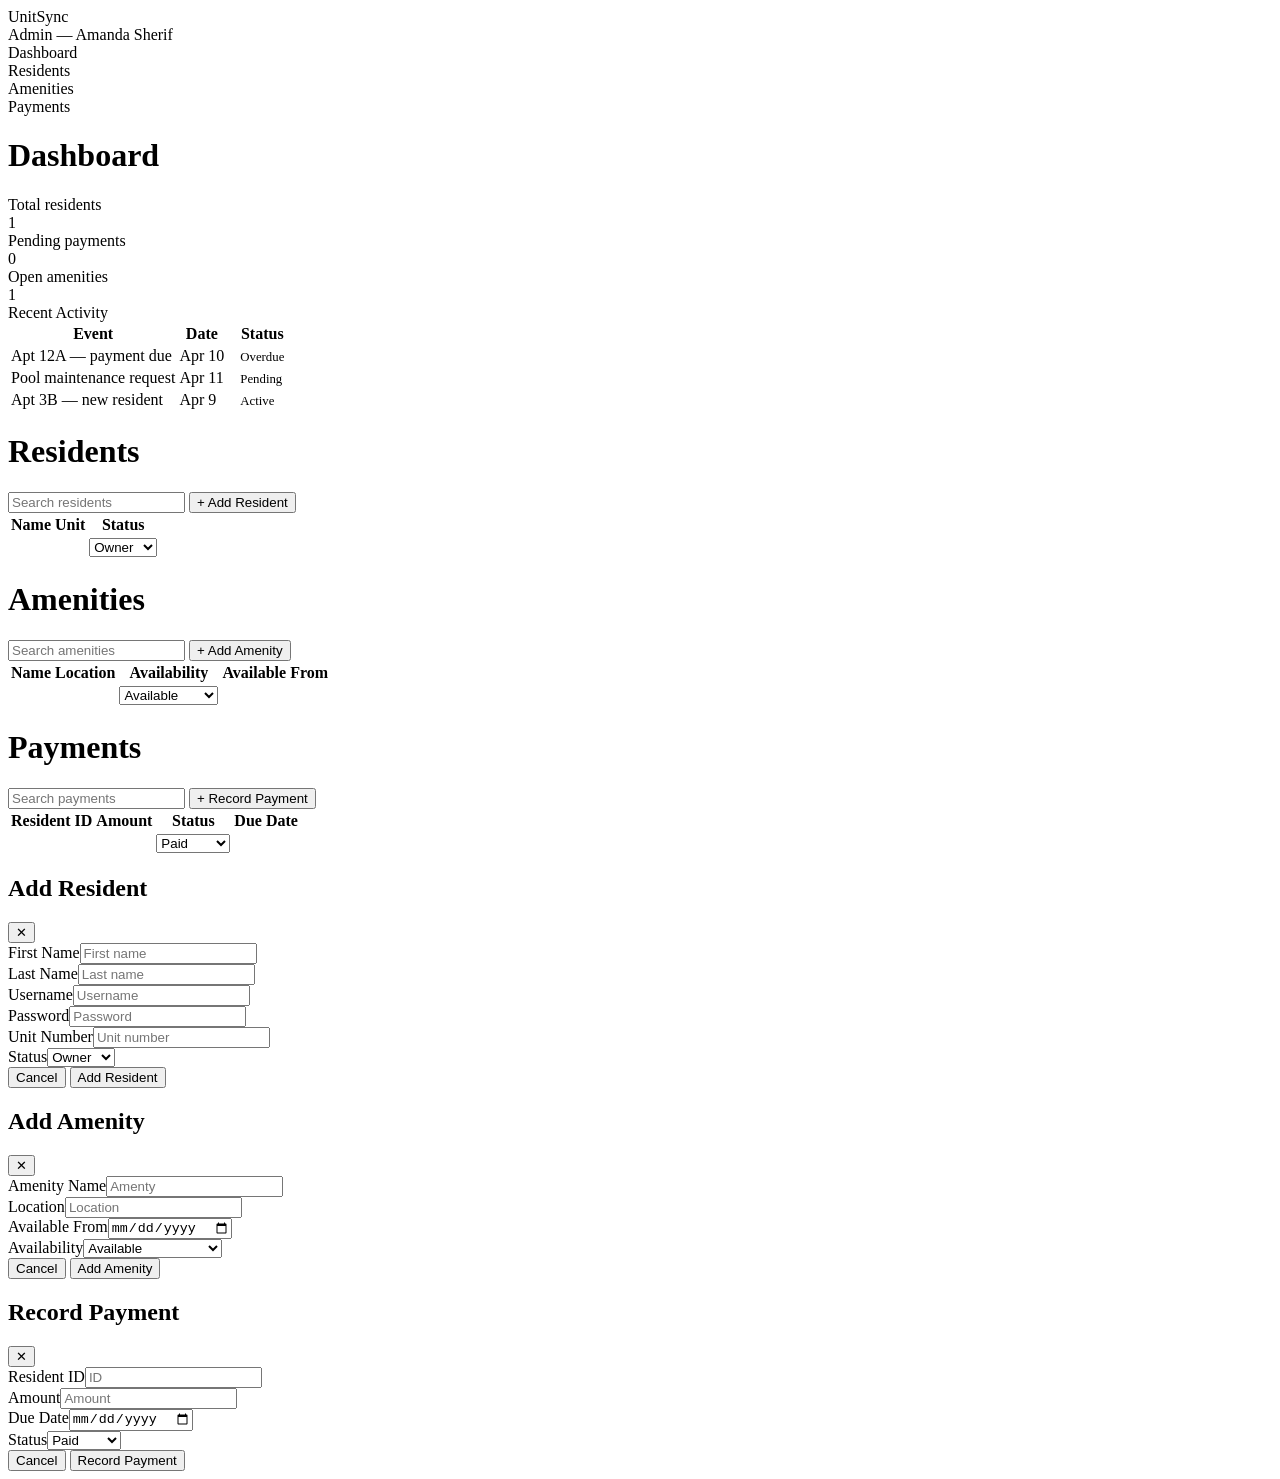
==== demo/src/main/resources/templates/index.html @ ff8ba840 "admin html" ====
<!DOCTYPE html>
<html lang="en" xmlns:th="http://www.thymeleaf.org">
<head>
<meta charset="UTF-8"/>
<meta name="viewport" content="width=device-width, initial-scale=1.0"/>

<title>UnitSync Admin</title>

<link href="https://fonts.googleapis.com/css2?family=DM+Sans:wght@300;400;500;600&family=Playfair+Display:wght@600&display=swap" rel="stylesheet"/>
<link rel="stylesheet" th:href="@{/styles.css}"/>
<script th:inline="none">
window.updatePaymentStatus = function(sel) {
    var id = sel.getAttribute('data-id');
    var status = sel.value;
    sel.className = 'status-select ' + status.toLowerCase();
    fetch('/payments/update/' + id + '/' + status, { method: 'PUT' })
        .then(function(res){ console.log('Payment updated'); })
        .catch(function(err){ console.log('Error: ' + err); });
    window.updateDashboard();
};

window.updateResidentStatus = function(sel) {
    var id = sel.getAttribute('data-id');
    var status = sel.value;
    sel.className = 'status-select ' + status.toLowerCase();
    fetch('/residents/update/' + id + '/' + status, { method: 'PUT' })
        .then(function(res){ console.log('Resident updated'); })
        .catch(function(err){ console.log('Error: ' + err); });
};

window.updateAmenityStatus = function(sel) {
    var id = sel.getAttribute('data-id');
    var status = sel.value;
    sel.className = 'status-select ' + status.toLowerCase();
    fetch('/amenities/update/' + id + '/' + status, { method: 'PUT' })
        .then(function(res){ console.log('Amenity updated'); })
        .catch(function(err){ console.log('Error: ' + err); });
    window.updateDashboard();
};

  window.switchTab = function(el, tab) {
    document.querySelectorAll('.nav-item').forEach(function(n){ n.classList.remove('active'); });
    document.querySelectorAll('.tab-content').forEach(function(t){ t.classList.remove('active'); });
    el.classList.add('active');
    document.getElementById('tab-' + tab).classList.add('active');
  };
  
  window.openModal = function(id){ document.getElementById(id).classList.add('open'); };
  window.closeModal = function(id){ document.getElementById(id).classList.remove('open'); };
  window.updateStatus = function(sel){ sel.className = 'status-select ' + sel.value; window.updateDashboard(); };
  window.fmtDate = function(str){ if(!str) return '—'; return new Date(str).toLocaleDateString('en-US',{month:'short',day:'numeric',year:'numeric'}); };
  window.clearFields = function(){ for(var i=0;i<arguments.length;i++){ var el=document.getElementById(arguments[i]); if(el) el.value=''; } };
  
  window.makeSelect = function(type, val){
    var opts = {
      worker:  [['active','Available'],['overdue','Booked']],
      amenity: [['open','Open'],['closed','Closed'],['maintenance','Maintenance']],
      payment: [['paid','Paid'],['pending','Pending'],['overdue','Overdue']]
    };
    var list = opts[type] || [];
    return '<select class="status-select '+val+'" onchange="updateStatus(this)">'+list.map(function(o){ return '<option value="'+o[0]+'"'+(o[0]===val?' selected':'')+'>'+o[1]+'</option>'; }).join('')+'</select>';
  };
  window.updateDashboard = function(){
	    document.getElementById('dash-residents').textContent = document.getElementById('residents-tbody').querySelectorAll('tr').length;
	    document.getElementById('dash-payments').textContent = [].slice.call(document.getElementById('payments-tbody').querySelectorAll('tr')).filter(function(row){
	        var sel = row.querySelector('select');
	        return sel && (sel.value === 'Unpaid' || sel.value === 'Overdue');
	    }).length;
	    document.getElementById('dash-amenities').textContent = [].slice.call(document.getElementById('amenities-tbody').querySelectorAll('tr')).filter(function(row){
	        var sel = row.querySelector('select');
	        return sel && sel.value === 'Available';
	    }).length;
	};
	window.addResident = function(){
		  var fn = document.getElementById('r-fname').value.trim();
		  var ln = document.getElementById('r-lname').value.trim();
		  var unit = document.getElementById('r-unit').value.trim();
		  var status = document.getElementById('r-status').value;
		  var username = document.getElementById('r-username').value.trim();
		  var password = document.getElementById('r-password').value.trim();

		  if(!fn || !unit){ alert('Name and unit are required.'); return; }
		  if(!username || !password){ alert('Username and password are required.'); return; }

		  fetch('/residents/add', {
		    method: 'POST',
		    headers: { 'Content-Type': 'application/json' },
		    body: JSON.stringify({ firstName: fn, lastName: ln, aptNumber: unit, status: status, username: username, password: password })
		  })
		  .then(function(res){ return res.text(); })
		  .then(function(){
		    var row = document.createElement('tr');
		    row.innerHTML = '<td>'+fn+' '+ln+'</td><td>'+unit+'</td><td>'+status+'</td>';
		    document.getElementById('residents-tbody').appendChild(row);
		    window.closeModal('modal-resident');
		    window.clearFields('r-fname','r-lname','r-unit','r-username','r-password');
		    window.updateDashboard();
		  })
		  .catch(function(err){ alert('Error saving resident: '+err); });
		};
	window.addAmenity = function(){
		  var name = document.getElementById('a-name').value.trim();
		  var loc = document.getElementById('a-location').value.trim();
		  var svc = document.getElementById('a-serviced').value;
		  var status = document.getElementById('a-status').value;

		  if(!name){ alert('Amenity name is required.'); return; }

		  fetch('/amenities/add', {
		    method: 'POST',
		    headers: { 'Content-Type': 'application/json' },
		    body: JSON.stringify({ name: name, location: loc, availableFrom: svc, availability: status })
		  })
		  .then(function(res){ return res.text(); })
		  .then(function(){
		    var row = document.createElement('tr');
		    row.innerHTML =
		      '<td>'+name+'</td>' +
		      '<td>'+(loc||'—')+'</td>' +
		      '<td>'+window.makeSelect('amenity', status.toLowerCase())+'</td>' +
		      '<td>'+(svc||'—')+'</td>';
		    document.getElementById('amenities-tbody').appendChild(row);
		    window.closeModal('modal-amenity');
		    window.clearFields('a-name','a-location','a-serviced');
		    window.updateDashboard();
		  })
		  .catch(function(err){ alert('Error saving amenity: '+err); });
		};
		window.addPayment = function(){
			  var id = document.getElementById('p-resid').value.trim();
			  var amount = document.getElementById('p-amount').value.trim();
			  var date = document.getElementById('p-date').value;
			  var status = document.getElementById('p-status').value;

			  if(!id){ alert('Resident ID required'); return; }

			  fetch('/payments/add', {
			    method: 'POST',
			    headers: { 'Content-Type': 'application/json' },
			    body: JSON.stringify({ resId: parseInt(id), amount: parseFloat(amount), dueDate: date, status: status })
			  })
			  .then(function(res){ return res.text(); })
			  .then(function(){
			    var row = document.createElement('tr');
			    row.innerHTML = '<td>'+id+'</td><td>'+(amount?'$'+amount:'—')+'</td><td>'+window.makeSelect('payment', status.toLowerCase())+'</td><td>'+window.fmtDate(date)+'</td>';
			    document.getElementById('payments-tbody').appendChild(row);
			    window.closeModal('modal-payment');
			    window.clearFields('p-resid','p-amount','p-date');
			    window.updateDashboard();
			  })
			  .catch(function(err){ alert('Error saving payment: '+err); });
			};
  document.addEventListener('DOMContentLoaded', function(){
    document.querySelectorAll('.modal-overlay').forEach(function(o){
      o.addEventListener('click', function(e){ if(e.target===o) o.classList.remove('open'); });
    });
    document.querySelectorAll('.search-box').forEach(function(input){
      input.addEventListener('input', function(){
        var val=input.value.toLowerCase();
        document.getElementById(input.dataset.table).querySelectorAll('tr').forEach(function(row){
          row.style.display=row.textContent.toLowerCase().includes(val)?'':'none';
        });
      });
    });
    window.updateDashboard();
  });
</script>
</head>
<body>

<header>
  <div class="logo">UnitSync</div>
  <div class="admin-badge">Admin — Amanda Sherif</div>
</header>

<div class="layout">
  <aside>
    <div class="nav-item active" onclick="switchTab(this,'dashboard')">Dashboard</div>
    <div class="nav-item" onclick="switchTab(this,'residents')">Residents</div>
    <div class="nav-item" onclick="switchTab(this,'amenities')">Amenities</div>
    <div class="nav-item" onclick="switchTab(this,'payments')">Payments</div>
  </aside>

  <main>

    <div class="tab-content active" id="tab-dashboard">
      <h1>Dashboard</h1>
      <div class="stats-grid">
        <div class="stat-card"><div class="stat-label">Total residents</div><div class="stat-value" id="dash-residents">0</div></div>
        <div class="stat-card"><div class="stat-label">Pending payments</div><div class="stat-value" id="dash-payments">0</div></div>
        <div class="stat-card"><div class="stat-label">Open amenities</div><div class="stat-value" id="dash-amenities">0</div></div>
      </div>
      <div class="section-title">Recent Activity</div>
      <table>
        <thead><tr><th>Event</th><th>Date</th><th>Status</th></tr></thead>
        <tbody id="dash-activity">
          <tr><td>Apt 12A — payment due</td><td>Apr 10</td><td><span style="background:var(--overdue-bg);color:var(--overdue-color);padding:4px 12px;border-radius:999px;font-size:0.8rem;font-weight:500;">Overdue</span></td></tr>
          <tr><td>Pool maintenance request</td><td>Apr 11</td><td><span style="background:var(--pending-bg);color:var(--pending-color);padding:4px 12px;border-radius:999px;font-size:0.8rem;font-weight:500;">Pending</span></td></tr>
          <tr><td>Apt 3B — new resident</td><td>Apr 9</td><td><span style="background:var(--active-bg);color:var(--active-color);padding:4px 12px;border-radius:999px;font-size:0.8rem;font-weight:500;">Active</span></td></tr>
        </tbody>
      </table>
    </div>

    <div class="tab-content" id="tab-residents">
      <h1>Residents</h1>
      <div class="toolbar">
        <input class="search-box" type="text" placeholder="Search residents" data-table="residents-tbody"/>
        <button class="btn" onclick="openModal('modal-resident')">+ Add Resident</button>
      </div>
      <table>
        <thead><tr><th>Name</th><th>Unit</th><th>Status</th></tr></thead>
        <tbody id="residents-tbody">
  <tr th:each="resident : ${residents}">
    <td th:text="${resident.firstName + ' ' + resident.lastName}"></td>
    <td th:text="${resident.aptNumber}"></td>
    <td>
      <select class="status-select"
              th:classappend="${resident.status.toLowerCase()}"
              th:data-id="${resident.resid}"
              onchange="updateResidentStatus(this)">
        <option value="Owner" th:selected="${resident.status == 'Owner'}">Owner</option>
        <option value="Renter" th:selected="${resident.status == 'Renter'}">Renter</option>
        <option value="Renting" th:selected="${resident.status == 'Renting'}">Renting</option>
      </select>
    </td>
  </tr>
</tbody>
      </table>
    </div>

    <div class="tab-content" id="tab-amenities">
      <h1>Amenities</h1>
      <div class="toolbar">
        <input class="search-box" type="text" placeholder="Search amenities" data-table="amenities-tbody"/>
        <button class="btn" onclick="openModal('modal-amenity')">+ Add Amenity</button>
      </div>
      <table>
        <thead><tr><th>Name</th><th>Location</th><th>Availability</th><th>Available From</th></tr></thead>
        <tbody id="amenities-tbody">
  <tr th:each="amenity : ${amenities}">
    <td th:text="${amenity.name}"></td>
    <td th:text="${amenity.location}"></td>
    <td>
      <select class="status-select"
              th:classappend="${amenity.availability.toLowerCase()}"
              th:data-id="${amenity.amenityId}"
              onchange="updateAmenityStatus(this)">
        <option value="Available" th:selected="${amenity.availability == 'Available'}">Available</option>
        <option value="Unavailable" th:selected="${amenity.availability == 'Unavailable'}">Unavailable</option>
        <option value="Maintenance" th:selected="${amenity.availability == 'Maintenance'}">Maintenance</option>
      </select>
    </td>
    <td th:text="${amenity.availableFrom}"></td>
  </tr>
</tbody>
      </table>
    </div>

    <div class="tab-content" id="tab-payments">
      <h1>Payments</h1>
      <div class="toolbar">
        <input class="search-box" type="text" placeholder="Search payments" data-table="payments-tbody"/>
        <button class="btn" onclick="openModal('modal-payment')">+ Record Payment</button>
      </div>
      <table>
        <thead><tr><th>Resident ID</th><th>Amount</th><th>Status</th><th>Due Date</th></tr></thead>
        <tbody id="payments-tbody">
  <tr th:each="payment : ${payments}">
    <td th:text="${payment.resId}"></td>
    <td th:text="${payment.amount}"></td>
    <td>
      <select class="status-select"
              th:classappend="${payment.status.toLowerCase()}"
              th:data-id="${payment.paymentId}"
              onchange="updatePaymentStatus(this)">
        <option value="Paid" th:selected="${payment.status == 'Paid'}">Paid</option>
        <option value="Unpaid" th:selected="${payment.status == 'Unpaid'}">Unpaid</option>
        <option value="Overdue" th:selected="${payment.status == 'Overdue'}">Overdue</option>
      </select>
    </td>
    <td th:text="${payment.dueDate}"></td>
  </tr>
</tbody>
      </table>
    </div>

  </main>
</div>

<div class="modal-overlay" id="modal-resident">
  <div class="modal">
    <div class="modal-header"><h2>Add Resident</h2><button class="modal-close" onclick="closeModal('modal-resident')">&#x2715;</button></div>
    <div class="form-row">
      <div class="form-group"><label>First Name</label><input type="text" id="r-fname" placeholder="First name"/></div>
      <div class="form-group"><label>Last Name</label><input type="text" id="r-lname" placeholder="Last name"/></div>
    </div>
    <div class="form-row">
      <div class="form-group"><label>Username</label><input type="text" id="r-username" placeholder="Username"/></div>
      <div class="form-group"><label>Password</label><input type="password" id="r-password" placeholder="Password"/></div>
    </div>
    <div class="form-row">
      <div class="form-group"><label>Unit Number</label><input type="text" id="r-unit" placeholder="Unit number"/></div>
      <div class="form-group"><label>Status</label><select id="r-status"><option value="owner">Owner</option><option value="renter">Renter</option><option value="renting">Renting</option></select></div>
    </div>
    <div class="modal-footer">
      <button class="btn btn-ghost" onclick="closeModal('modal-resident')">Cancel</button>
      <button class="btn" onclick="addResident()">Add Resident</button>
    </div>
  </div>
</div>

<div class="modal-overlay" id="modal-amenity">
  <div class="modal">
    <div class="modal-header"><h2>Add Amenity</h2><button class="modal-close" onclick="closeModal('modal-amenity')">&#x2715;</button></div>
    <div class="form-group"><label>Amenity Name</label><input type="text" id="a-name" placeholder="Amenty"/></div>
    <div class="form-row">
      <div class="form-group"><label>Location</label><input type="text" id="a-location" placeholder="Location"/></div>
      <div class="form-group"><label>Available From</label><input type="date" id="a-serviced"/></div>
    </div>
    <div class="form-group"><label>Availability</label><select id="a-status"><option value="open">Available</option><option value="Maintenance">Under Maintenance</option><option value="closed">Booked</option></select></div>
    <div class="modal-footer">
      <button class="btn btn-ghost" onclick="closeModal('modal-amenity')">Cancel</button>
      <button class="btn" onclick="addAmenity()">Add Amenity</button>
    </div>
  </div>
</div>

<div class="modal-overlay" id="modal-payment">
  <div class="modal">
    <div class="modal-header"><h2>Record Payment</h2><button class="modal-close" onclick="closeModal('modal-payment')">&#x2715;</button></div>
    <div class="form-row">
      <div class="form-group"><label>Resident ID</label><input type="number" id="p-resid" placeholder="ID"/></div>
      <div class="form-group"><label>Amount</label><input type="number" id="p-amount" placeholder="Amount"/></div>
    </div>
    <div class="form-row">
      <div class="form-group"><label>Due Date</label><input type="date" id="p-date"/></div>
      <div class="form-group"><label>Status</label><select id="p-status"><option value="paid">Paid</option><option value="unpaid">Unpaid</option><option value="overdue">Overdue</option></select></div>
    </div>
    <div class="modal-footer">
      <button class="btn btn-ghost" onclick="closeModal('modal-payment')">Cancel</button>
      <button class="btn" onclick="addPayment()">Record Payment</button>
    </div>
  </div>
</div>
</body>
</html>
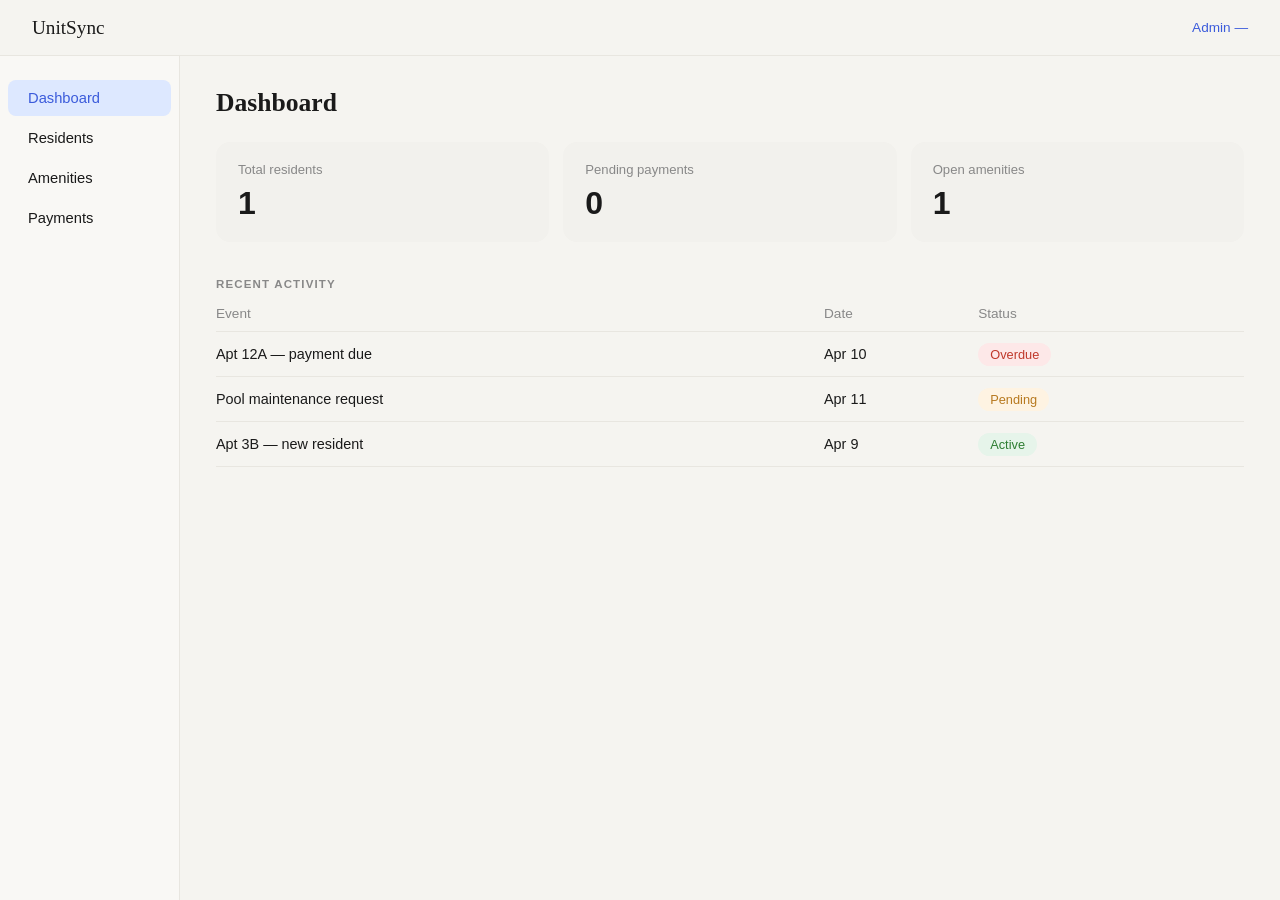
==== commit 6ca21a19: "kol 7aga 3ashan arun el resident page" ====
--- a/demo/src/main/resources/templates/index.html
+++ b/demo/src/main/resources/templates/index.html
@@ -6,8 +6,379 @@
 
 <title>UnitSync Admin</title>
 
+
+<style>
+
+*, *::before, *::after {
+  box-sizing: border-box;
+  margin: 0;
+  padding: 0;
+}
+:root {
+  --bg:               #f5f4f0;
+  --surface:          #ffffff;
+  --sidebar-bg:       #f9f8f5;
+  --nav-active-bg:    #dde8ff;
+  --nav-active-color: #3b5bdb;
+  --text:             #1a1a1a;
+  --muted:            #888;
+  --border:           #e8e6e0;
+  --card-bg:          #f2f1ed;
+  --overdue-bg:       #fde8e8;
+  --overdue-color:    #c0392b;
+  --pending-bg:       #fef3e2;
+  --pending-color:    #b7791f;
+  --active-bg:        #e6f4ea;
+  --active-color:     #2e7d32;
+  --inactive-bg:      #efefef;
+  --inactive-color:   #888;
+  --accent:           #3b5bdb;
+}
+
+body {
+  font-family: 'DM Sans', sans-serif;
+  background: var(--bg);
+  color: var(--text);
+  min-height: 100vh;
+  display: flex;
+  flex-direction: column;
+}
+
+header {
+  display: flex;
+  align-items: center;
+  justify-content: space-between;
+  padding: 0 32px;
+  height: 56px;
+  background: var(--bg);
+  border-bottom: 1px solid var(--border);
+}
+
+.logo {
+  font-family: 'Playfair Display', serif;
+  font-size: 1.2rem;
+}
+
+.admin-badge {
+  font-size: 0.85rem;
+  color: var(--accent);
+  font-weight: 500;
+}
+
+.layout {
+  display: flex;
+  flex: 1;
+}
+
+aside {
+  width: 180px;
+  background: var(--sidebar-bg);
+  border-right: 1px solid var(--border);
+  padding: 24px 0;
+  display: flex;
+  flex-direction: column;
+  gap: 4px;
+}
+
+.nav-item {
+  padding: 10px 20px;
+  font-size: 0.92rem;
+  color: var(--text);
+  cursor: pointer;
+  border-radius: 8px;
+  margin: 0 8px;
+  transition: background 0.15s;
+}
+
+.nav-item:hover {
+  background: var(--border);
+}
+
+.nav-item.active {
+  background: var(--nav-active-bg);
+  color: var(--nav-active-color);
+  font-weight: 500;
+}
+
+main {
+  flex: 1;
+  padding: 32px 36px;
+  overflow-y: auto;
+}
+
+main h1 {
+  font-family: 'Playfair Display', serif;
+  font-size: 1.6rem;
+  font-weight: 600;
+  margin-bottom: 24px;
+}
+
+.tab-content {
+  display: none;
+}
+
+.tab-content.active {
+  display: block;
+}
+
+.stats-grid {
+  display: grid;
+  grid-template-columns: repeat(3, 1fr);
+  gap: 14px;
+  margin-bottom: 36px;
+}
+
+.stat-card {
+  background: var(--card-bg);
+  border-radius: 14px;
+  padding: 20px 22px;
+}
+
+.stat-label {
+  font-size: 0.82rem;
+  color: var(--muted);
+  margin-bottom: 8px;
+}
+
+.stat-value {
+  font-size: 2rem;
+  font-weight: 600;
+  letter-spacing: -0.03em;
+}
+
+.section-title {
+  font-size: 0.72rem;
+  font-weight: 600;
+  letter-spacing: 0.1em;
+  text-transform: uppercase;
+  color: var(--muted);
+  margin-bottom: 16px;
+}
+
+table {
+  width: 100%;
+  border-collapse: collapse;
+  font-size: 0.9rem;
+}
+
+thead th {
+  text-align: left;
+  font-weight: 500;
+  color: var(--muted);
+  font-size: 0.85rem;
+  padding-bottom: 10px;
+  border-bottom: 1px solid var(--border);
+}
+
+tbody tr {
+  border-bottom: 1px solid var(--border);
+  transition: background 0.1s;
+}
+
+tbody tr:hover {
+  background: var(--card-bg);
+}
+
+tbody td {
+  padding: 14px 0;
+  vertical-align: middle;
+}
+
+.status-select {
+  appearance: none;
+  -webkit-appearance: none;
+  border: none;
+  border-radius: 999px;
+  padding: 5px 28px 5px 12px;
+  font-size: 0.8rem;
+  font-weight: 500;
+  font-family: inherit;
+  cursor: pointer;
+  background-repeat: no-repeat;
+  background-position: right 8px center;
+  background-size: 10px;
+  background-image: url("data:image/svg+xml,%3Csvg xmlns='http://www.w3.org/2000/svg' viewBox='0 0 10 6'%3E%3Cpath d='M1 1l4 4 4-4' stroke='%23888' stroke-width='1.5' fill='none' stroke-linecap='round'/%3E%3C/svg%3E");
+  outline: none;
+  transition: filter 0.15s;
+}
+
+.status-select:hover {
+  filter: brightness(0.93);
+}
+
+.status-select.active      { background-color: var(--active-bg);   color: var(--active-color); }
+.status-select.inactive    { background-color: var(--inactive-bg); color: var(--inactive-color); }
+.status-select.overdue     { background-color: var(--overdue-bg);  color: var(--overdue-color); }
+.status-select.paid        { background-color: var(--active-bg);   color: var(--active-color); }
+.status-select.pending     { background-color: var(--pending-bg);  color: var(--pending-color); }
+.status-select.on-leave    { background-color: var(--pending-bg);  color: var(--pending-color); }
+.status-select.open        { background-color: var(--active-bg);   color: var(--active-color); }
+.status-select.closed      { background-color: var(--overdue-bg); color: var(--overdue-color); }
+.status-select.maintenance { background-color: var(--pending-bg);  color: var(--pending-color); }
+.status-select.unpaid      { background-color: var(--pending-bg);  color: var(--pending-color); }
+.status-select.owner       { background-color: var(--active-bg);   color: var(--active-color); }
+.status-select.renter      { background-color: var(--pending-bg);  color: var(--pending-color); }
+.status-select.renting     { background-color: #dde8ff; color: #3b5bdb; }
+.status-select.unavailable { background-color: var(--overdue-bg); color: var(--overdue-color); }
+.status-select.available   { background-color: var(--active-bg);   color: var(--active-color); }
+.toolbar {
+  display: flex;
+  align-items: center;
+  justify-content: space-between;
+  margin-bottom: 20px;
+}
+
+.search-box {
+  padding: 8px 14px;
+  border: 1px solid var(--border);
+  border-radius: 8px;
+  font-family: inherit;
+  font-size: 0.88rem;
+  background: var(--surface);
+  outline: none;
+  width: 220px;
+  color: var(--text);
+}
+
+.search-box:focus {
+  border-color: var(--accent);
+}
+
+.btn {
+  padding: 9px 18px;
+  background: var(--accent);
+  color: #fff;
+  border: none;
+  border-radius: 8px;
+  font-family: inherit;
+  font-size: 0.88rem;
+  font-weight: 500;
+  cursor: pointer;
+  transition: opacity 0.15s;
+}
+
+.btn:hover {
+  opacity: 0.85;
+}
+
+.btn-ghost {
+  background: transparent;
+  color: var(--accent);
+  border: 1.5px solid var(--accent);
+}
+
+.btn-ghost:hover {
+  background: var(--nav-active-bg);
+  opacity: 1;
+}
+
+.modal-overlay {
+  display: none;
+  position: fixed;
+  inset: 0;
+  background: rgba(0, 0, 0, 0.35);
+  backdrop-filter: blur(2px);
+  z-index: 100;
+  align-items: center;
+  justify-content: center;
+}
+
+.modal-overlay.open {
+  display: flex;
+}
+
+.modal {
+  background: var(--surface);
+  border-radius: 16px;
+  padding: 32px;
+  width: 460px;
+  max-width: 95vw;
+  box-shadow: 0 20px 60px rgba(0, 0, 0, 0.15);
+  animation: slideUp 0.2s ease;
+}
+
+@keyframes slideUp {
+  from { transform: translateY(18px); opacity: 0; }
+  to   { transform: translateY(0);    opacity: 1; }
+}
+
+.modal-header {
+  display: flex;
+  align-items: center;
+  justify-content: space-between;
+  margin-bottom: 24px;
+}
+
+.modal-header h2 {
+  font-family: 'Playfair Display', serif;
+  font-size: 1.25rem;
+}
+
+.modal-close {
+  background: none;
+  border: none;
+  font-size: 1.5rem;
+  cursor: pointer;
+  color: var(--muted);
+  line-height: 1;
+  padding: 0 4px;
+}
+
+.modal-close:hover {
+  color: var(--text);
+}
+
+.form-group {
+  margin-bottom: 14px;
+}
+
+.form-group label {
+  display: block;
+  font-size: 0.78rem;
+  font-weight: 600;
+  color: var(--muted);
+  margin-bottom: 6px;
+  text-transform: uppercase;
+  letter-spacing: 0.05em;
+}
+
+.form-group input,
+.form-group select {
+  width: 100%;
+  padding: 10px 14px;
+  border: 1px solid var(--border);
+  border-radius: 8px;
+  font-family: inherit;
+  font-size: 0.9rem;
+  color: var(--text);
+  background: var(--bg);
+  outline: none;
+  transition: border-color 0.15s;
+}
+
+.form-group input:focus,
+.form-group select:focus {
+  border-color: var(--accent);
+  background: #fff;
+}
+
+.form-row {
+  display: grid;
+  grid-template-columns: 1fr 1fr;
+  gap: 12px;
+}
+
+.modal-footer {
+  display: flex;
+  gap: 10px;
+  justify-content: flex-end;
+  margin-top: 24px;
+}
+
+</style>
+
 <link href="https://fonts.googleapis.com/css2?family=DM+Sans:wght@300;400;500;600&family=Playfair+Display:wght@600&display=swap" rel="stylesheet"/>
-<link rel="stylesheet" th:href="@{/styles.css}"/>
+
 <script th:inline="none">
 window.updatePaymentStatus = function(sel) {
     var id = sel.getAttribute('data-id');
@@ -170,7 +541,7 @@
 
 <header>
   <div class="logo">UnitSync</div>
-  <div class="admin-badge">Admin — Amanda Sherif</div>
+ <div class="admin-badge">Admin — <span th:text="${adminName}"></span></div>
 </header>
 
 <div class="layout">
